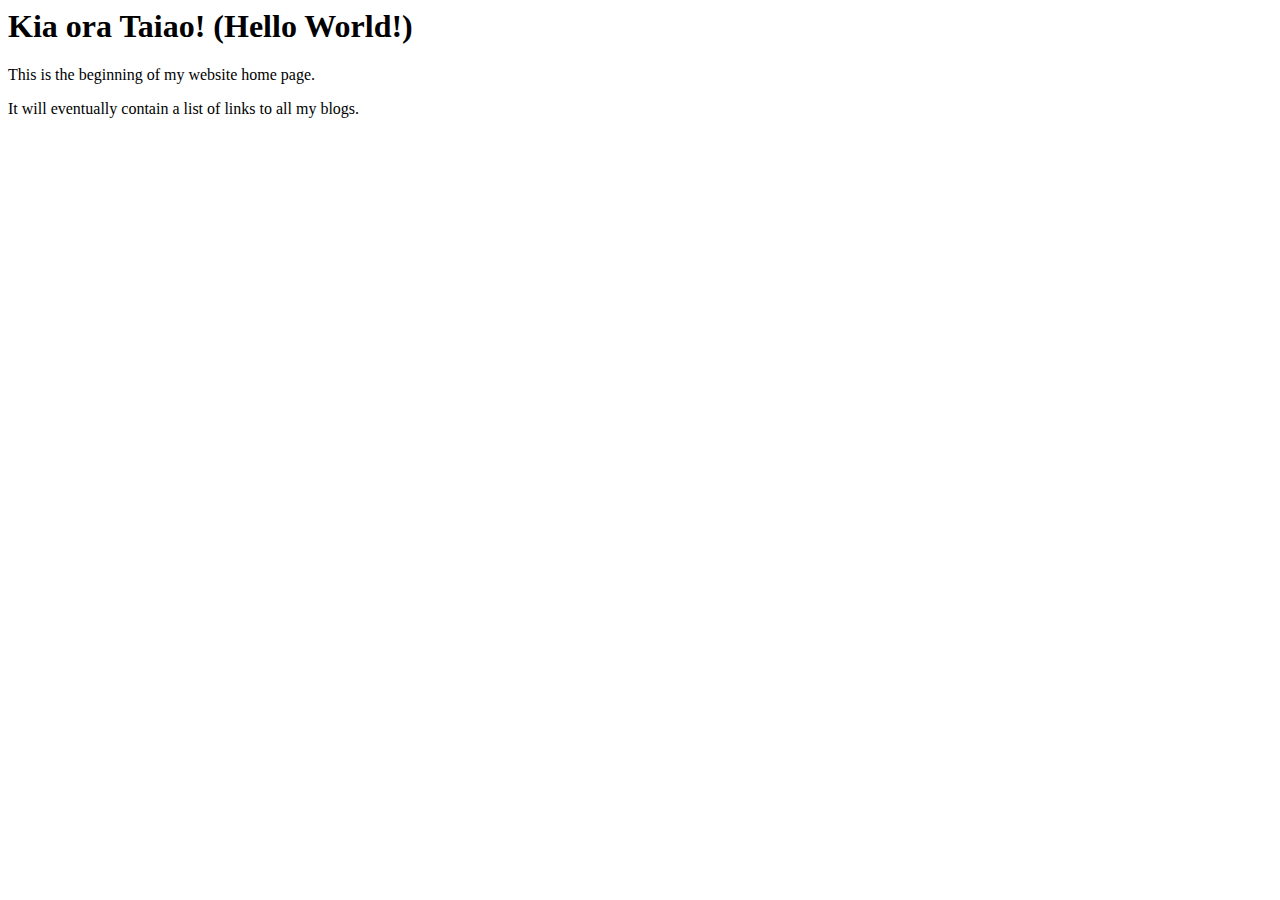
==== index.html @ 9c859a93 "My new website apparently" ====
<html>
  <head>
    <title>My blog</title>
  <body>
    <h1>Kia ora Taiao! (Hello World!)</h1> 
    <p> This is the beginning of my website home page.</p>
    <p> It will eventually contain a list of links to all my blogs. </p>
  </body>
</html>
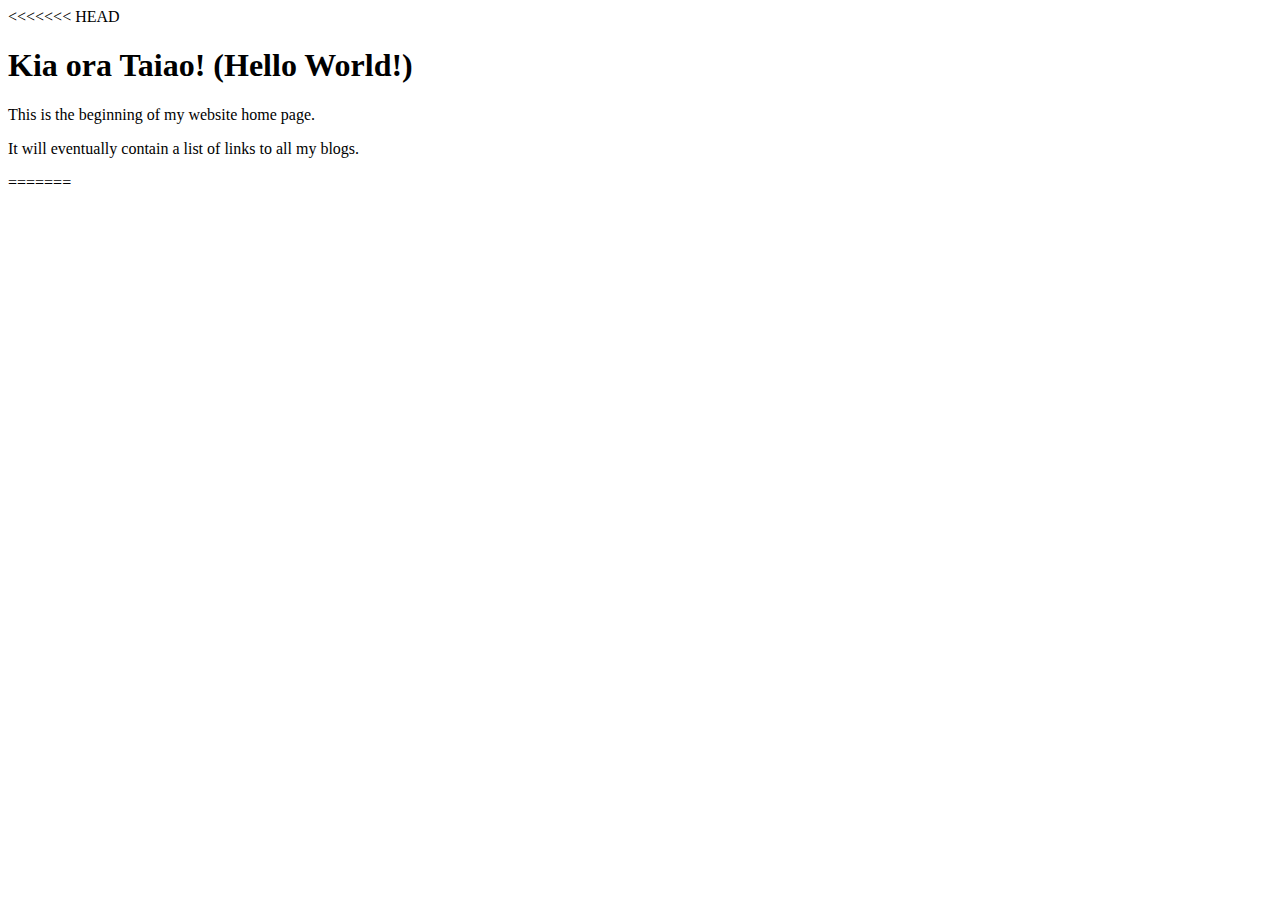
==== commit 18ea4bda: "Update index.html" ====
--- a/index.html
+++ b/index.html
@@ -1,3 +1,4 @@
+<<<<<<< HEAD
 <html>
   <head>
     <title>My blog</title>
@@ -7,3 +8,5 @@
     <p> It will eventually contain a list of links to all my blogs. </p>
   </body>
 </html>
+=======
+
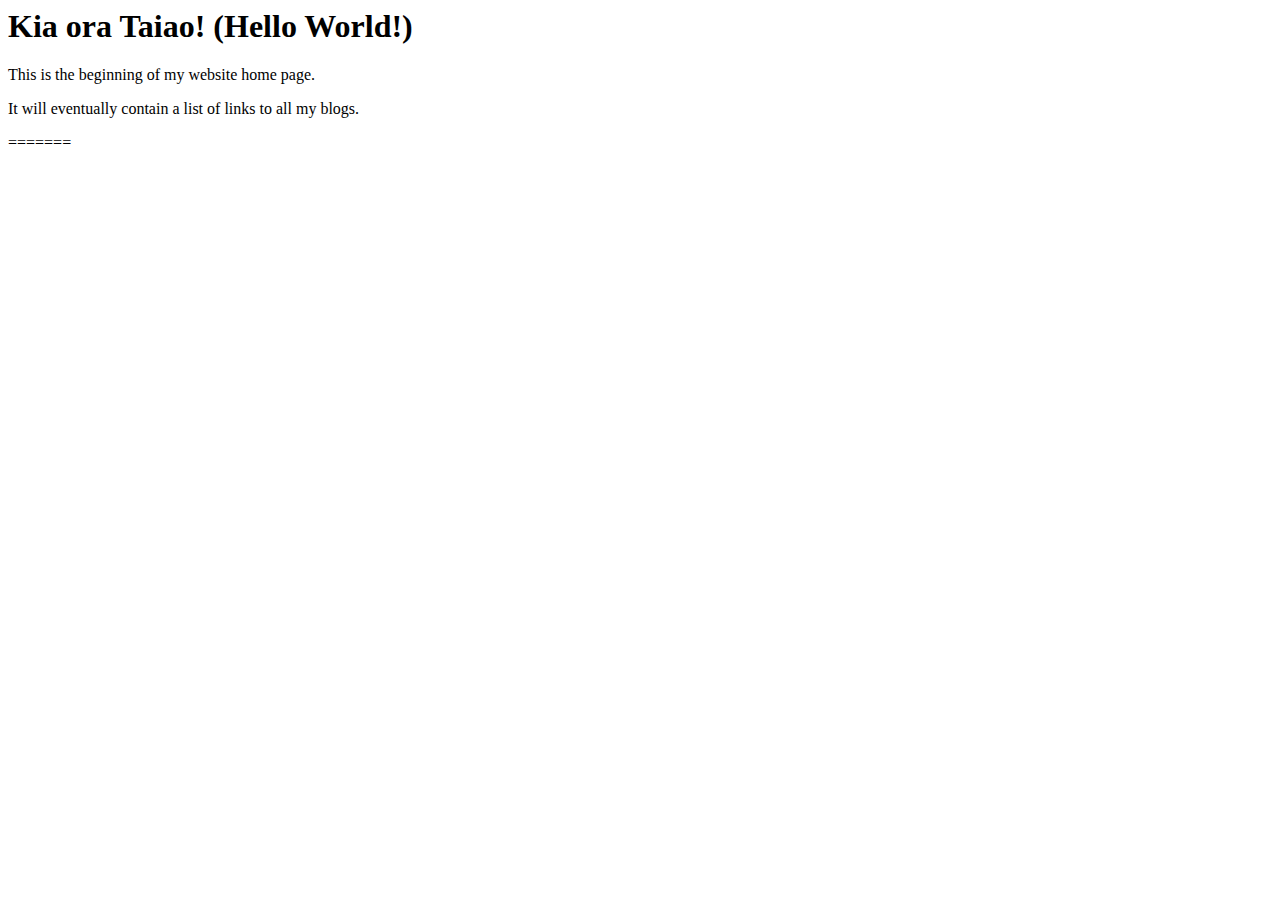
==== commit fdb84b94: "Update index.html" ====
--- a/index.html
+++ b/index.html
@@ -1,4 +1,3 @@
-<<<<<<< HEAD
 <html>
   <head>
     <title>My blog</title>
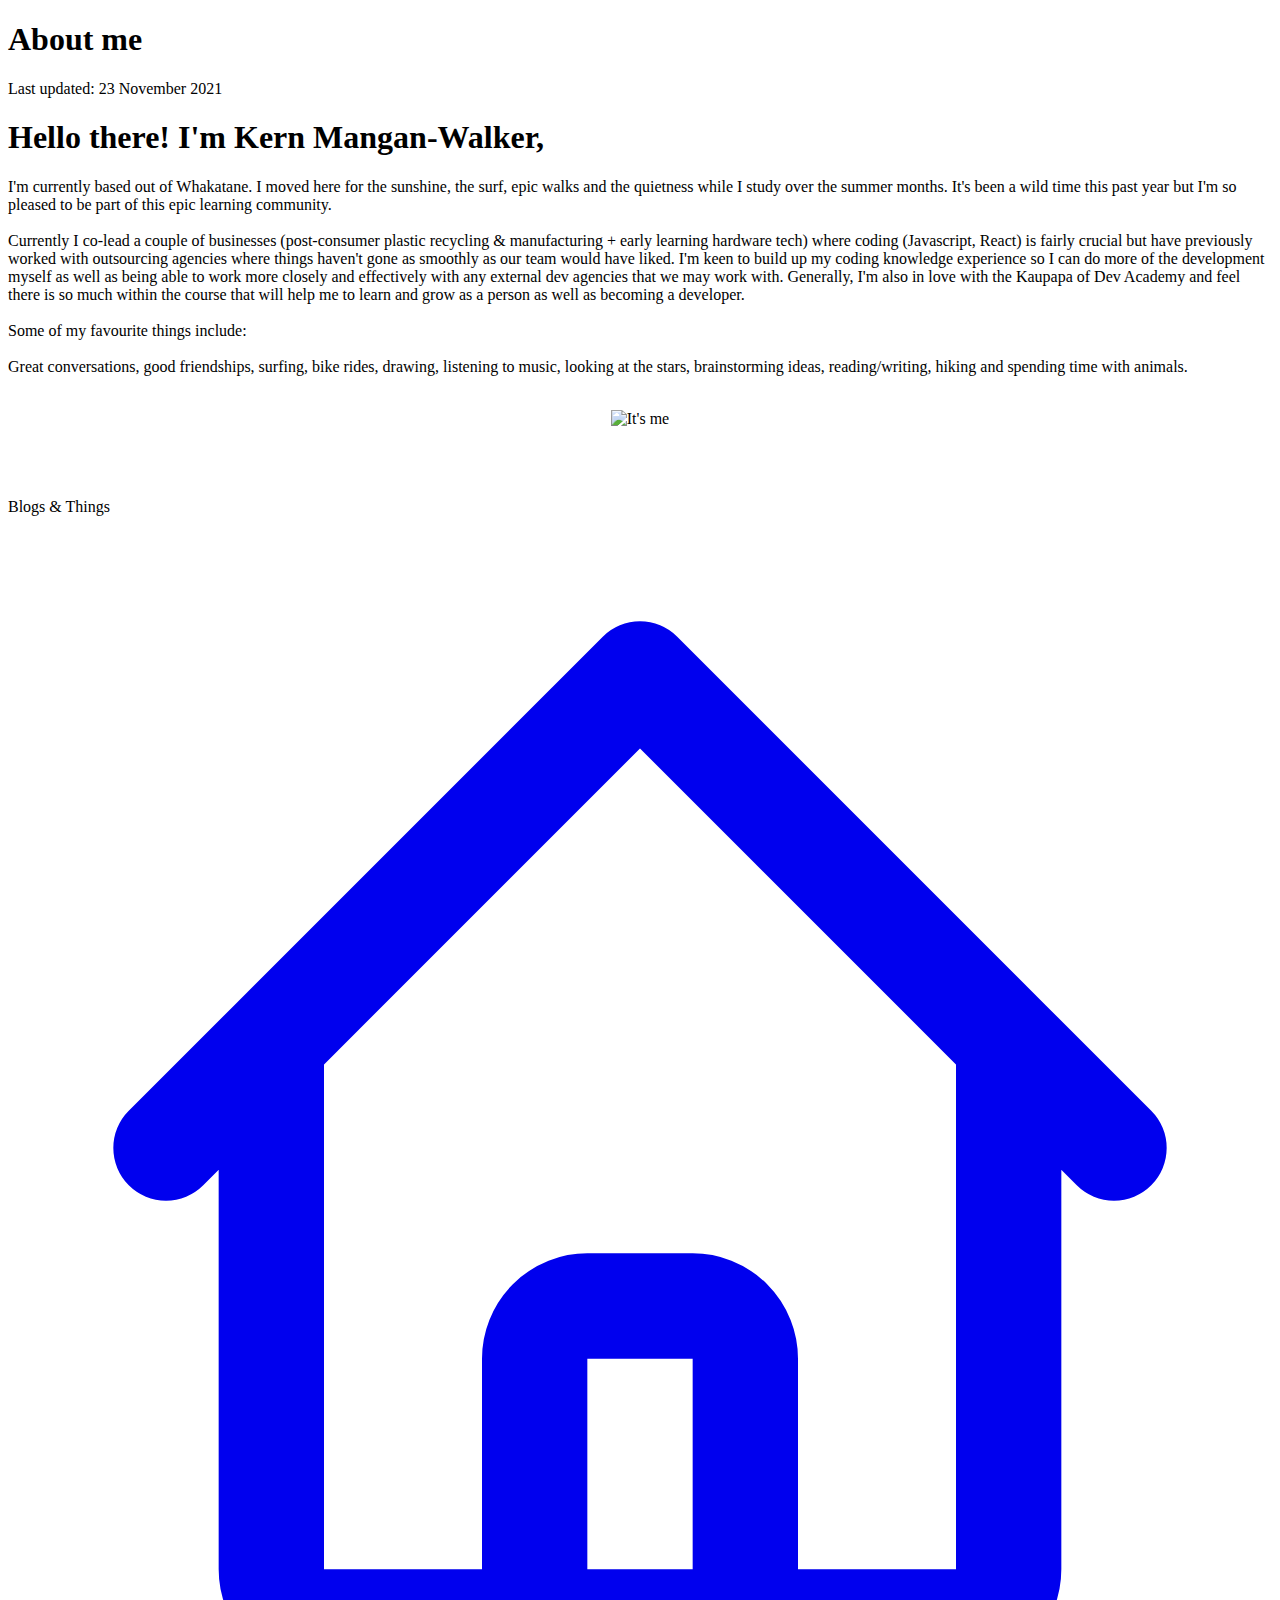
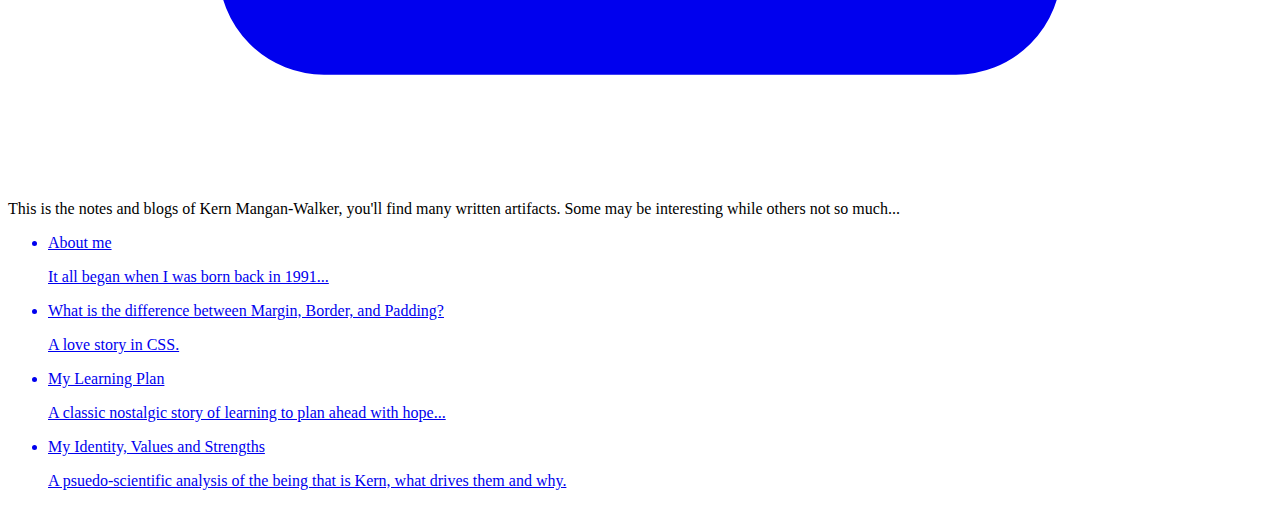
==== commit 4e1609ae: "uploading blog" ====
--- a/index.html
+++ b/index.html
@@ -1,11 +1,251 @@
-<html>
+<!DOCTYPE html>
+<html lang="en">
   <head>
-    <title>My blog</title>
+    <meta charset="UTF-8" />
+    <meta http-equiv="X-UA-Compatible" content="IE=edge" />
+    <meta name="viewport" content="width=device-width, initial-scale=1.0" />
+    <link href="./styles/main.css" rel="stylesheet" type="text/css" />
+    <title>Kern Mangan-Walker notes</title>
+  </head>
   <body>
-    <h1>Kia ora Taiao! (Hello World!)</h1> 
-    <p> This is the beginning of my website home page.</p>
-    <p> It will eventually contain a list of links to all my blogs. </p>
-  </body>
-</html>
-=======
-
+    <div class="flex-1 relative z-0 flex overflow-hidden h-screen">
+      <main
+        class="
+          flex-1
+          relative
+          z-0
+          overflow-y-auto
+          focus:outline-none
+          xl:order-last
+        "
+      >
+        <!-- Start main area-->
+        <div class="absolute inset-0 px-6 lg:px-40 py-6 lg:py-24">
+          <div class="h-full space-y-4 text-gray-800">
+            <h1 class="text-lg leading-6 font-medium">About me</h1>
+            <p class="text-xs leading-6 text-gray-500 font-light">
+              Last updated: 23 November 2021
+            </p>
+<p class="text-sm leading-6 font-normal">
+ <h1> Hello there! I'm Kern Mangan-Walker,</h1> </p>
+              
+              <body>
+                <p>
+                  I'm currently based out of Whakatane. I moved here for the sunshine, the surf, epic walks and the quietness while I study over the summer months. It's been a wild time this past year but I'm so pleased to be part of this epic learning community.
+                  <br>
+                  <br>
+                  Currently I co-lead a couple of businesses (post-consumer plastic recycling & manufacturing + early learning hardware tech) where coding (Javascript, React) is fairly crucial but have previously worked with outsourcing agencies where things haven't gone as smoothly as our team would have liked. I'm keen to build up my coding knowledge experience so I can do more of the development myself as well as being able to work more closely and effectively with any external dev agencies that we may work with. Generally, I'm also in love with the Kaupapa of Dev Academy and feel there is so much within the course that will help me to learn and grow as a person as well as becoming a developer.
+                  <br>
+                  <br>
+                  Some of my favourite things include: 
+                  <br>
+                  <br>
+                  Great conversations, good friendships, surfing, bike rides, drawing, listening to music, looking at the stars, brainstorming ideas, reading/writing, hiking and spending time with animals.
+                  <br>
+                  <br>
+                  
+
+<center><img style = "width: 20%; height: 20%; hello; " src="https://pantograph-punch.com/derivations/image/fill/320/400/eyJpZCI6ImltYWdlLzExNi9hdHRhY2htZW50LzUyZWM5OTU1YzFiMjhiMGIxNjc0NmQzNDA3ZjAzMzdlLmpwZyIsInN0b3JhZ2UiOiJzdG9yZSJ9?signature=cce99ca22f0a4d888cd2dbf037af668552369a4a3ca828c4b4bf5443f8d21abb"  alt="It's me"  /> </center>
+<br>
+<br>
+<br>
+
+                </p>
+
+
+              </body>
+
+            </main>
+            <aside
+              class="
+                relative
+                order-first
+                flex flex-col flex-shrink-0
+                w-40
+                md:w-60
+                lg:w-96
+                border-r border-gray-200
+                overflow-y-auto
+              "
+            >
+              <!-- This example requires Tailwind CSS v2.0+ -->
+              <nav class="h-full overflow-y-auto" aria-label="Blog">
+                <div class="relative">
+                  <div
+                    class="
+                      z-10
+                      sticky
+                      top-0
+                      border-t border-b border-gray-200
+                      px-6
+                      py-4
+                      text-base
+                      font-medium
+                    "
+                  >
+                    <div class="flex items-center">
+                      <div class="flex-grow">Blogs & Things</div>
+                      <a
+                        class="hover:bg-gray-50 p-2 rounded-md"
+                        href="kernmangan-walker.github.io/"
+                      >
+                        <svg
+                          xmlns="http://www.w3.org/2000/svg"
+                          class="h-5 w-5 hover:text-blue-600"
+                          fill="none"
+                          viewBox="0 0 24 24"
+                          stroke="currentColor"
+                        >
+                          <path
+                            stroke-linecap="round"
+                            stroke-linejoin="round"
+                            stroke-width="2"
+                            d="M3 12l2-2m0 0l7-7 7 7M5 10v10a1 1 0 001 1h3m10-11l2 2m-2-2v10a1 1 0 01-1 1h-3m-6 0a1 1 0 001-1v-4a1 1 0 011-1h2a1 1 0 011 1v4a1 1 0 001 1m-6 0h6"
+                          />
+                        </svg>
+                      </a>
+                    </div>
+                    <div>
+                      <p class="text-sm font-normal mt-2 text-gray-900">
+                        This is the notes and blogs of Kern Mangan-Walker, you'll find many written artifacts. Some may be interesting while others not so much...
+                      </p>
+                    </div>
+                  </div>
+                  <ul role="list" class="relative z-0 divide-y divide-gray-200">
+                    <a href="https://kernmangan-walker.github.io/">
+                      <li class="bg-blue-50 border-b">
+                        <div
+                          class="
+                            relative
+                            px-6
+                            py-5
+                            flex
+                            border-blue-600 border-l-2
+                            items-center
+                            space-x-3
+                            border-l-6
+                          "
+                        >
+                          <div class="flex-1 min-w-0">
+                            <div class="focus:outline-none space-y-1">
+                              <!-- Extend touch target to entire panel -->
+                              <span
+                                class="absolute inset-0"
+                                aria-hidden="true"
+                              ></span>
+                              <p class="text-sm font-medium text-gray-900">
+                                About me
+                              </p>
+                              <p class="text-sm text-gray-500">
+                                It all began when I was born back in 1991...
+                              </p>
+                            </div>
+                          </div>
+                        </div>
+                      </li>
+                    </a>
+                    <a href="https://kernmangan-walker.github.io/blog/html-css">
+                      <li class="border-b">
+                        <div
+                          class="
+                            relative
+                            px-6
+                            py-5
+                            flex
+                            items-center
+                            hover:bg-gray-50
+                            space-x-3
+                            border-l-6
+                          "
+                        >
+                          <div class="flex-1 min-w-0">
+                            <div class="focus:outline-none space-y-1">
+                              <!-- Extend touch target to entire panel -->
+                              <span
+                                class="absolute inset-0"
+                                aria-hidden="true"
+                              ></span>
+                              <p class="text-sm font-medium text-gray-900">
+                                What is the difference between Margin, Border, and
+                                Padding?
+                              </p>
+                              <p class="text-sm text-gray-500">
+                               A love story in CSS.
+                              </p>
+                            </div>
+                          </div>
+                        </div>
+                      </li>
+                    </a>
+                    <a href="https://kernmangan-walker.github.io/blog/learning-plan">
+                      <li class="border-b">
+                        <div
+                          class="
+                            relative
+                            px-6
+                            py-5
+                            flex
+                            items-center
+                            space-x-3
+                            border-l-6
+                          "
+                        >
+                          <div class="flex-1 min-w-0">
+                            <div class="focus:outline-none space-y-1">
+                              <!-- Extend touch target to entire panel -->
+                              <span
+                                class="absolute inset-0"
+                                aria-hidden="true"
+                              ></span>
+                              <p class="text-sm font-medium text-gray-900">
+                                My Learning Plan
+                              </p>
+                              <p class="text-sm text-gray-500">
+                                A classic nostalgic story of learning to plan ahead with hope...
+                              </p>
+                            </div>
+                          </div>
+                        </div>
+                      </li>
+                    </a>
+                    <a href="https://kernmangan-walker.github.io/blog/identity-values">
+                      <li class="border-b">
+                        <div
+                          class="
+                            relative
+                            px-6
+                            py-5
+                            flex
+                            hover:bg-gray-50
+                            items-center
+                            space-x-3
+                            border-l-6
+                          "
+                        >
+                          <div class="flex-1 min-w-0">
+                            <div class="focus:outline-none space-y-1">
+                              <!-- Extend touch target to entire panel -->
+                              <span
+                                class="absolute inset-0"
+                                aria-hidden="true"
+                              ></span>
+                              <p class="text-sm font-medium text-gray-900">
+                                My Identity, Values and Strengths
+                              </p>
+                              <p class="text-sm text-gray-500">
+                                A psuedo-scientific analysis of the being that is Kern, what drives them and why. 
+                              </p>
+                            </div>
+                          </div>
+                        </div>
+                      </li>
+                    </a>
+                  </ul>
+                </div>
+              </nav>
+            </aside>
+          </div>
+        </body>
+      </html>
+                
+  
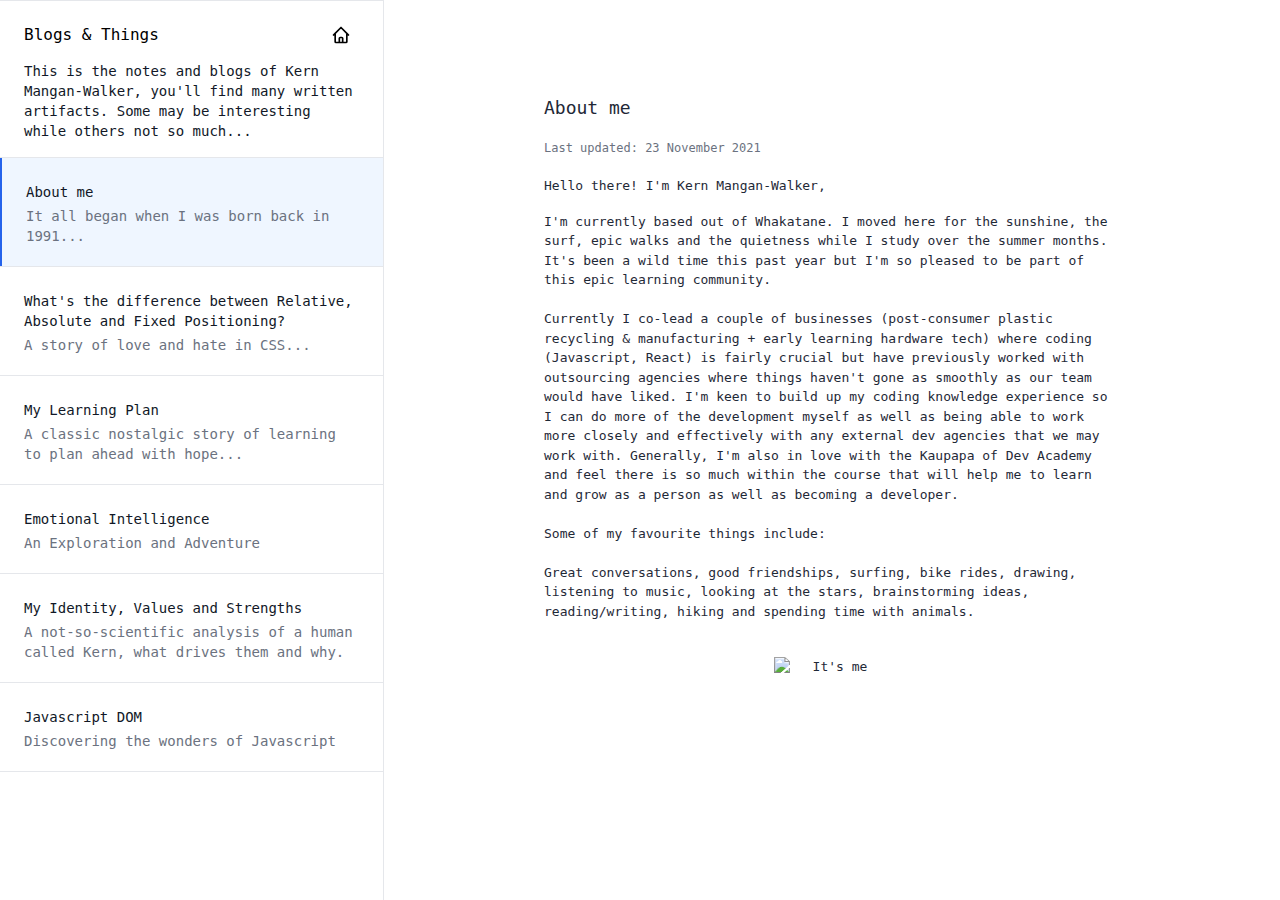
==== commit 007eedcf: "Changing title and font" ====
--- a/index.html
+++ b/index.html
@@ -5,7 +5,8 @@
     <meta http-equiv="X-UA-Compatible" content="IE=edge" />
     <meta name="viewport" content="width=device-width, initial-scale=1.0" />
     <link href="./styles/main.css" rel="stylesheet" type="text/css" />
-    <title>Kern Mangan-Walker notes</title>
+    <title>Kern Mangan-Walker Blog</title>
+    <link rel="shortcut icon" type="image/jpg" href="https://static.thenounproject.com/png/469934-200.png"/>
   </head>
   <body>
     <div class="flex-1 relative z-0 flex overflow-hidden h-screen">
@@ -30,6 +31,7 @@
  <h1> Hello there! I'm Kern Mangan-Walker,</h1> </p>
               
               <body>
+                
                 <p>
                   I'm currently based out of Whakatane. I moved here for the sunshine, the surf, epic walks and the quietness while I study over the summer months. It's been a wild time this past year but I'm so pleased to be part of this epic learning community.
                   <br>
@@ -166,11 +168,10 @@
                                 aria-hidden="true"
                               ></span>
                               <p class="text-sm font-medium text-gray-900">
-                                What is the difference between Margin, Border, and
-                                Padding?
+                                What's the difference between Relative, Absolute and Fixed Positioning?
                               </p>
                               <p class="text-sm text-gray-500">
-                               A love story in CSS.
+                               A story of love and hate in CSS...
                               </p>
                             </div>
                           </div>
@@ -186,6 +187,7 @@
                             py-5
                             flex
                             items-center
+                            hover:bg-gray-50
                             space-x-3
                             border-l-6
                           "
@@ -208,6 +210,38 @@
                         </div>
                       </li>
                     </a>
+                    <a href="https://kernmangan-walker.github.io/blog/emotional-intelligence.html">
+                      <li class="border-b">
+                        <div
+                          class="
+                            relative
+                            px-6
+                            py-5
+                            flex
+                            hover:bg-gray-50
+                            items-center
+                            space-x-3
+                            border-l-6
+                          "
+                        >
+                        <div class="flex-1 min-w-0">
+                          <div class="focus:outline-none space-y-1">
+                            <!-- Extend touch target to entire panel -->
+                            <span
+                              class="absolute inset-0"
+                              aria-hidden="true"
+                            ></span>
+                            <p class="text-sm font-medium text-gray-900">
+                              Emotional Intelligence
+                            </p>
+                            <p class="text-sm text-gray-500">
+                              An Exploration and Adventure
+                            </p>
+                          </div>
+                        </div>
+                      </div>
+                    </li>
+                  </a>
                     <a href="https://kernmangan-walker.github.io/blog/identity-values">
                       <li class="border-b">
                         <div
@@ -233,13 +267,45 @@
                                 My Identity, Values and Strengths
                               </p>
                               <p class="text-sm text-gray-500">
-                                A psuedo-scientific analysis of the being that is Kern, what drives them and why. 
+                                A not-so-scientific analysis of a human called Kern, what drives them and why. 
                               </p>
                             </div>
                           </div>
                         </div>
                       </li>
                     </a>
+                    <a href="https://kernmangan-walker.github.io/blog/javascript-dom.html">
+                      <li class="border-b">
+                        <div
+                          class="
+                            relative
+                            px-6
+                            py-5
+                            flex
+                            hover:bg-gray-50
+                            items-center
+                            space-x-3
+                            border-l-6
+                          "
+                          >
+                        <div class="flex-1 min-w-0">
+                          <div class="focus:outline-none space-y-1">
+                            <!-- Extend touch target to entire panel -->
+                            <span
+                              class="absolute inset-0"
+                              aria-hidden="true"
+                            ></span>
+                            <p class="text-sm font-medium text-gray-900">
+                              Javascript DOM
+                            </p>
+                            <p class="text-sm text-gray-500">
+                              Discovering the wonders of Javascript
+                            </p>
+                          </div>
+                        </div>
+                      </div>
+                    </li>
+                  </a>
                   </ul>
                 </div>
               </nav>
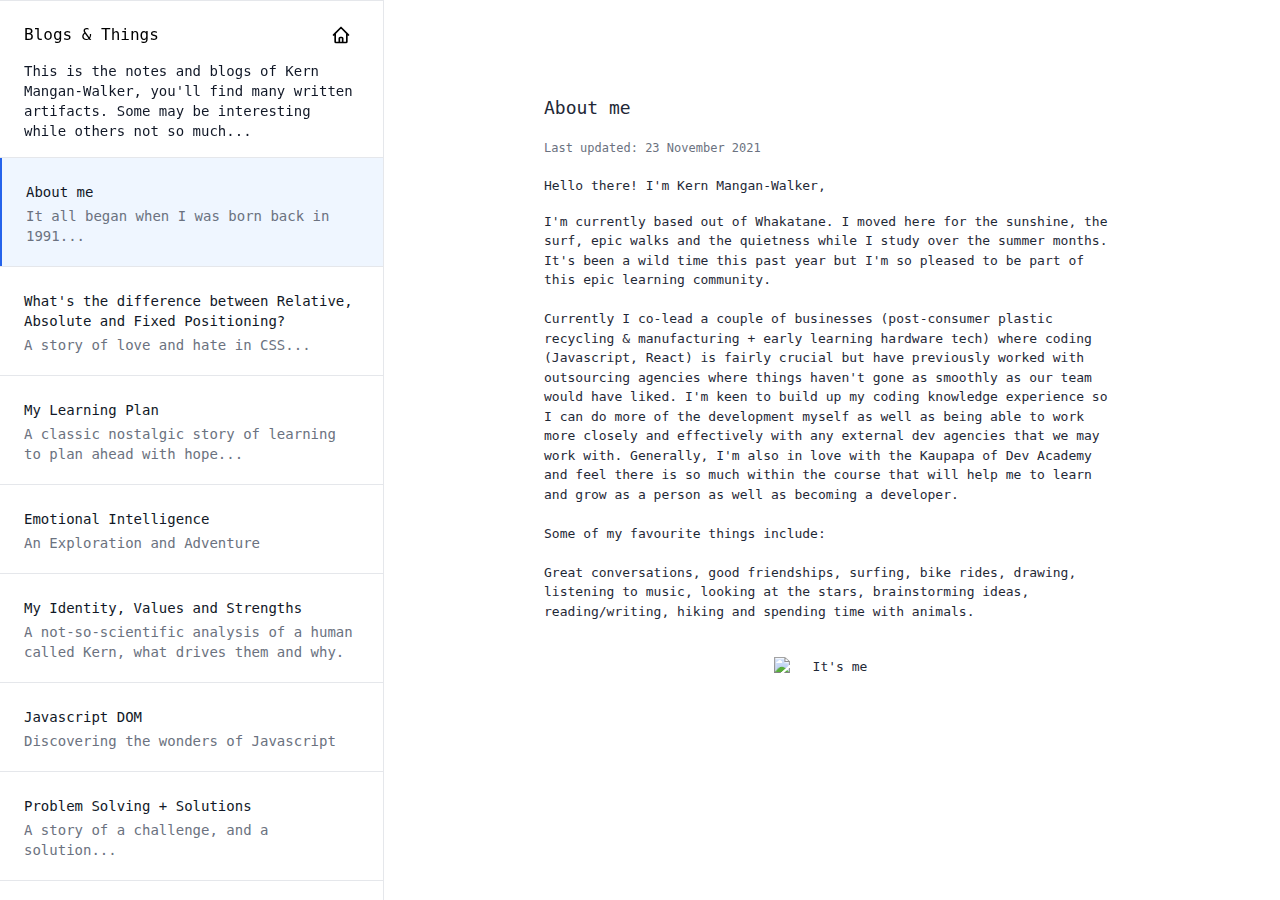
==== commit d974c494: "updating index with new blog" ====
--- a/index.html
+++ b/index.html
@@ -55,7 +55,7 @@
                 </p>
 
 
-              </body>
+  </body>
 
             </main>
             <aside
@@ -306,6 +306,61 @@
                       </div>
                     </li>
                   </a>
+                  <a href="https://kernmangan-walker.github.io/blog/problem-solving.html">
+                    <li class="border-b">
+                      <div class="
+                                    relative
+                                    px-6
+                                    py-5
+                                    flex
+                                    hover:bg-gray-50
+                                    items-center
+                                    space-x-3
+                                    border-l-6
+                                  ">
+                        <div class="flex-1 min-w-0">
+                          <div class="focus:outline-none space-y-1">
+                            <!-- Extend touch target to entire panel -->
+                            <span class="absolute inset-0" aria-hidden="true"></span>
+                            <p class="text-sm font-medium text-gray-900">
+                              Problem Solving + Solutions
+                            </p>
+                            <p class="text-sm text-gray-500">
+                              A story of a challenge, and a solution...
+                            </p>
+                          </div>
+                        </div>
+                      </div>
+                    </li>
+                  </a>
+                  <a href="https://kernmangan-walker.github.io/blog/foundations-reflection.html">
+                    <li class="border-b">
+                      <div class="
+                                    relative
+                                    px-6
+                                    py-5
+                                    flex
+                                    hover:bg-gray-50
+                                    items-center
+                                    space-x-3
+                                    border-l-6
+                                  "
+                                  >
+                        <div class="flex-1 min-w-0">
+                          <div class="focus:outline-none space-y-1">
+                            <!-- Extend touch target to entire panel -->
+                            <span class="absolute inset-0" aria-hidden="true"></span>
+                            <p class="text-sm font-medium text-gray-900">
+                              Foundations Reflection
+                            </p>
+                            <p class="text-sm text-gray-500">
+                              Exploring the Foundations Course
+                            </p>
+                          </div>
+                        </div>
+                      </div>
+                    </li>
+                  </a>
                   </ul>
                 </div>
               </nav>
